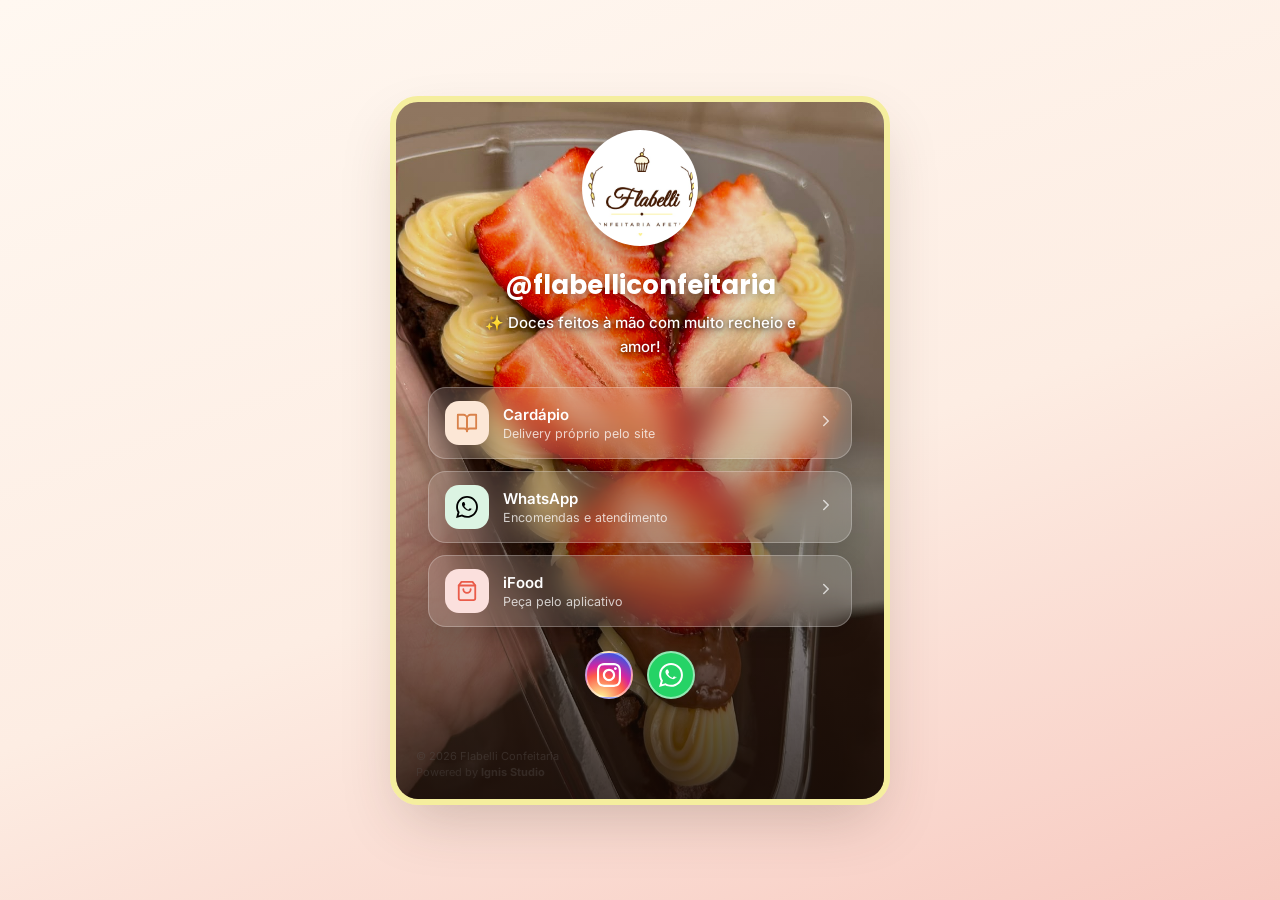
==== index.html @ a4eff845 "Add files via upload" ====
<!DOCTYPE html>
<html lang="pt-BR">
<head>
  <meta charset="UTF-8">
  <meta name="viewport" content="width=device-width, initial-scale=1.0">
  <meta name="theme-color" content="#EFA88A">
  <meta name="description" content="Cartão de visitas digital - Flabelli">
  <title>Flabelli | Cartão de Visitas Digital</title>

  <link rel="preconnect" href="https://fonts.googleapis.com">
  <link rel="preconnect" href="https://fonts.gstatic.com" crossorigin>
  <link href="https://fonts.googleapis.com/css2?family=Poppins:wght@600;700&family=Inter:wght@400;500;600&display=swap" rel="stylesheet">

  <link rel="stylesheet" href="style.css">
</head>
<body>

  <div class="cartao">

    <!-- LOGO: troque o conteúdo do <img> pela logo da marca -->
    <div class="logo">
      <img src="img/logoteste.jpeg" alt="Logo">
    </div>

    <div class="conteudo">

      <!-- NOME DA MARCA -->
      <h1 class="nome">@flabelliconfeitaria</h1>

      <!-- LEGENDA -->
      <p class="legenda">✨ Doces feitos à mão com muito recheio e amor!</p>

      <!-- LINKS -->
      <div class="links">
        <a class="link cardapio" href="cardapio.html">
          <span class="link-icone">
            <svg viewBox="0 0 24 24" fill="none" stroke="currentColor" stroke-width="2" stroke-linecap="round" stroke-linejoin="round"><path d="M2 3h6a4 4 0 0 1 4 4v14a3 3 0 0 0-3-3H2z"/><path d="M22 3h-6a4 4 0 0 0-4 4v14a3 3 0 0 1 3-3h7z"/></svg>
          </span>
          <span class="link-texto">
            <span class="link-titulo">Cardápio</span>
            <span class="link-subtitulo">Delivery próprio pelo site</span>
          </span>
          <span class="link-seta">
            <svg viewBox="0 0 24 24" fill="none" stroke="currentColor" stroke-width="2" stroke-linecap="round" stroke-linejoin="round"><path d="m9 18 6-6-6-6"/></svg>
          </span>
        </a>

        <a class="link whatsapp" href="https://wa.me/5513997550024?text=Ol%C3%A1%20Flabelliconfeitaria%2C%20gostaria%20de%20mais%20informa%C3%A7%C3%B5es." target="_blank" rel="noopener noreferrer">
          <span class="link-icone">
            <svg viewBox="0 0 24 24"><path d="M.057 24l1.687-6.163c-1.041-1.804-1.588-3.849-1.587-5.946.003-6.556 5.338-11.891 11.893-11.891 3.181.001 6.167 1.24 8.413 3.488 2.245 2.248 3.481 5.236 3.48 8.414-.003 6.557-5.338 11.892-11.893 11.892-1.99-.001-3.951-.5-5.688-1.448l-6.305 1.654zm6.597-3.807c1.676.995 3.276 1.591 5.392 1.592 5.448 0 9.886-4.434 9.889-9.885.002-5.462-4.415-9.89-9.881-9.892-5.452 0-9.887 4.434-9.889 9.884-.001 2.225.651 3.891 1.746 5.634l-.999 3.648 3.742-.981zm11.387-5.464c-.074-.124-.272-.198-.57-.347-.297-.149-1.758-.868-2.031-.967-.272-.099-.47-.149-.669.149-.198.297-.768.967-.941 1.165-.173.198-.347.223-.644.074-.297-.149-1.255-.462-2.39-1.475-.883-.788-1.48-1.761-1.653-2.059-.173-.297-.018-.458.129-.606.149-.149.297-.396.446-.595.149-.198.198-.347.297-.595.099-.249 0-.448-.05-.595-.05-.149-.594-1.43-.81-1.957-.21-.51-.43-.443-.59-.452-.149-.005-.32-.005-.49-.005-.17 0-.446.05-.683.297-.236.247-.93.91-.93 2.212 0 1.302.928 2.557 1.057 2.752.13.198 1.798 2.73 4.354 3.736 2.557 1.005 2.557.671 3.011.633.456-.04 1.532-.629 1.748-1.235.218-.609.218-1.13.151-1.254z"/></svg>
          </span>
          <span class="link-texto">
            <span class="link-titulo">WhatsApp</span>
            <span class="link-subtitulo">Encomendas e atendimento</span>
          </span>
          <span class="link-seta">
            <svg viewBox="0 0 24 24" fill="none" stroke="currentColor" stroke-width="2" stroke-linecap="round" stroke-linejoin="round"><path d="m9 18 6-6-6-6"/></svg>
          </span>
        </a>

        <a class="link ifood" href="https://www.ifood.com.br/delivery/praia-grande-sp/doces-dalulis-confeitaria-guilhermina/39d80667-8411-476c-8736-cf3fe1731bc3?utm_medium=share" target="_blank" rel="noopener noreferrer">
          <span class="link-icone">
            <svg viewBox="0 0 24 24" fill="none" stroke="currentColor" stroke-width="2" stroke-linecap="round" stroke-linejoin="round"><path d="M6 2 3 6v14a2 2 0 0 0 2 2h14a2 2 0 0 0 2-2V6l-3-4Z"/><path d="M3 6h18"/><path d="M16 10a4 4 0 0 1-8 0"/></svg>
          </span>
          <span class="link-texto">
            <span class="link-titulo">iFood</span>
            <span class="link-subtitulo">Peça pelo aplicativo</span>
          </span>
          <span class="link-seta">
            <svg viewBox="0 0 24 24" fill="none" stroke="currentColor" stroke-width="2" stroke-linecap="round" stroke-linejoin="round"><path d="m9 18 6-6-6-6"/></svg>
          </span>
        </a>
      </div>

      <!-- REDES SOCIAIS -->
      <div class="redes">
        <a class="instagram" href="https://www.instagram.com/flabelliconfeitaria/" target="_blank" rel="noopener noreferrer" aria-label="Instagram">
          <svg viewBox="0 0 24 24"><path d="M12 0C8.74 0 8.333.015 7.053.072 5.775.132 4.905.333 4.14.63c-.789.306-1.459.717-2.126 1.384S.935 3.35.63 4.14C.333 4.905.131 5.775.072 7.053.012 8.333 0 8.74 0 12s.015 3.667.072 4.947c.06 1.277.261 2.148.558 2.913.306.788.717 1.459 1.384 2.126.667.666 1.336 1.079 2.126 1.384.766.296 1.636.499 2.913.558C8.333 23.988 8.74 24 12 24s3.667-.015 4.947-.072c1.277-.06 2.148-.262 2.913-.558.788-.306 1.459-.718 2.126-1.384.666-.667 1.079-1.335 1.384-2.126.296-.765.499-1.636.558-2.913.06-1.28.072-1.687.072-4.947s-.015-3.667-.072-4.947c-.06-1.277-.262-2.149-.558-2.913-.306-.789-.718-1.459-1.384-2.126C21.319 1.347 20.651.935 19.86.63c-.765-.297-1.636-.499-2.913-.558C15.667.012 15.26 0 12 0zm0 2.16c3.203 0 3.585.016 4.85.071 1.17.055 1.805.249 2.227.415.562.217.96.477 1.382.896.419.42.679.819.896 1.381.164.422.36 1.057.413 2.227.057 1.266.07 1.646.07 4.85s-.015 3.585-.074 4.85c-.061 1.17-.256 1.805-.421 2.227-.224.562-.479.96-.899 1.382-.419.419-.824.679-1.38.896-.42.164-1.065.36-2.235.413-1.274.057-1.649.07-4.859.07-3.211 0-3.586-.015-4.859-.074-1.171-.061-1.816-.256-2.236-.421-.569-.224-.96-.479-1.379-.899-.421-.419-.69-.824-.9-1.38-.165-.42-.359-1.065-.42-2.235-.045-1.26-.061-1.649-.061-4.844 0-3.196.016-3.586.061-4.861.061-1.17.255-1.814.42-2.234.21-.57.479-.96.9-1.381.418-.419.81-.689 1.379-.898.42-.166 1.051-.361 2.221-.421 1.275-.045 1.65-.06 4.859-.06l.045.03zm0 3.678c-3.405 0-6.162 2.76-6.162 6.162 0 3.405 2.76 6.162 6.162 6.162 3.405 0 6.162-2.76 6.162-6.162 0-3.405-2.76-6.162-6.162-6.162zM12 16c-2.21 0-4-1.79-4-4s1.79-4 4-4 4 1.79 4 4-1.79 4-4 4zm7.846-10.405c0 .795-.646 1.44-1.44 1.44-.795 0-1.44-.646-1.44-1.44 0-.794.646-1.439 1.44-1.439.793-.001 1.44.645 1.44 1.439z"/></svg>
        </a>
        <a class="whatsapp" href="https://wa.me/5513997550024?text=Ol%C3%A1%20Flabelliconfeitaria%2C%20gostaria%20de%20mais%20informa%C3%A7%C3%B5es." target="_blank" rel="noopener noreferrer" aria-label="WhatsApp">
          <svg viewBox="0 0 24 24"><path d="M.057 24l1.687-6.163c-1.041-1.804-1.588-3.849-1.587-5.946.003-6.556 5.338-11.891 11.893-11.891 3.181.001 6.167 1.24 8.413 3.488 2.245 2.248 3.481 5.236 3.48 8.414-.003 6.557-5.338 11.892-11.893 11.892-1.99-.001-3.951-.5-5.688-1.448l-6.305 1.654zm6.597-3.807c1.676.995 3.276 1.591 5.392 1.592 5.448 0 9.886-4.434 9.889-9.885.002-5.462-4.415-9.89-9.881-9.892-5.452 0-9.887 4.434-9.889 9.884-.001 2.225.651 3.891 1.746 5.634l-.999 3.648 3.742-.981zm11.387-5.464c-.074-.124-.272-.198-.57-.347-.297-.149-1.758-.868-2.031-.967-.272-.099-.47-.149-.669.149-.198.297-.768.967-.941 1.165-.173.198-.347.223-.644.074-.297-.149-1.255-.462-2.39-1.475-.883-.788-1.48-1.761-1.653-2.059-.173-.297-.018-.458.129-.606.149-.149.297-.396.446-.595.149-.198.198-.347.297-.595.099-.249 0-.448-.05-.595-.05-.149-.594-1.43-.81-1.957-.21-.51-.43-.443-.59-.452-.149-.005-.32-.005-.49-.005-.17 0-.446.05-.683.297-.236.247-.93.91-.93 2.212 0 1.302.928 2.557 1.057 2.752.13.198 1.798 2.73 4.354 3.736 2.557 1.005 2.557.671 3.011.633.456-.04 1.532-.629 1.748-1.235.218-.609.218-1.13.151-1.254z"/></svg>
        </a>
      </div>

    </div>

    <!-- DIREITOS AUTORAIS -->
    <div class="direitos">
      <p>© 2026 Flabelli Confeitaria</p>
      <p>Powered by <span class="direitos-studio">Ignis Studio</span></p>
    </div>

  </div>

  <script src="script.js"></script>
</body>
</html>
---- style.css ----
:root {
  --creme: #FFF8F1;
  --creme-2: #FDEDE3;
  --rosa: #F7C9C0;
  --terracota: #EFA88A;
  --terracota-forte: #E08A63;
  --dourado: #F4D58D;
  --texto: #4A3428;
  --texto-suave: #9C8576;
  --branco: #FFFFFF;
}

* {
  margin: 0;
  padding: 0;
  box-sizing: border-box;
  -webkit-tap-highlight-color: transparent;
}

html {
  scroll-behavior: smooth;
}

body {
  font-family: 'Inter', sans-serif;
  min-height: 100vh;
  display: flex;
  justify-content: center;
  align-items: center;
  background: linear-gradient(160deg, var(--creme) 0%, var(--creme-2) 55%, var(--rosa) 100%);
  padding: 24px;
  color: var(--texto);
  -webkit-font-smoothing: antialiased;
  -moz-osx-font-smoothing: grayscale;
  text-rendering: optimizeLegibility;
}

/* CARTÃO: a foto cobre o cartão inteiro */
.cartao {
  position: relative;
  width: 100%;
  max-width: 500px;
  min-height: 700px;
  border-radius: 28px;
  overflow: hidden;
  border: 6px solid #f5ee9e;
  box-shadow: 0 25px 60px -15px rgba(74, 52, 40, 0.25);
  display: flex;
  flex-direction: column;
  background: url('img/imgbololu.jpeg') center / cover no-repeat;
}

/* CAMADA ESCURA: garante legibilidade do texto sobre a foto */
.cartao::before {
  content: '';
  position: absolute;
  inset: 0;
  z-index: 0;
  background: linear-gradient(180deg, rgba(20, 10, 5, 0.05) 0%, rgba(20, 10, 5, 0.15) 40%, rgba(20, 10, 5, 0.8) 100%);
}

/* LOGO / AVATAR */
.logo {
  width: 116px;
  height: 116px;
  border-radius: 50%;
  background: var(--branco);
  border: 4px solid rgba(255, 255, 255, 0.9);
  display: flex;
  align-items: center;
  justify-content: center;
  overflow: hidden;
  box-shadow: 0 8px 24px rgba(0, 0, 0, 0.25);
  position: relative;
  z-index: 1;
  margin: 28px auto 0;
}

.logo img {
  width: 100%;
  height: 100%;
  object-fit: cover;
  object-position: center;
  transform: scale(1.3);
  transform-origin: center;
}

.logo span {
  font-size: 12px;
  font-weight: 600;
  letter-spacing: 0.04em;
  color: var(--texto-suave);
  text-align: center;
  padding: 0 8px;
  text-transform: uppercase;
}

/* CONTEÚDO */
.conteudo {
  position: relative;
  z-index: 1;
  flex: 1;
  padding: 20px 32px 36px;
  display: flex;
  flex-direction: column;
  align-items: center;
  justify-content: flex-end;
}

/* NOME / TÍTULO */
.nome {
  font-family: 'Poppins', sans-serif;
  font-size: 26px;
  font-weight: 700;
  color: var(--branco);
  text-align: center;
  margin-bottom: 6px;
  text-shadow: 0 2px 10px rgba(0, 0, 0, 0.35);
}

/* LEGENDA */
.legenda {
  font-size: 15px;
  font-weight: 500;
  line-height: 1.6;
  color: var(--branco);
  text-align: center;
  max-width: 340px;
  margin-bottom: 28px;
  text-shadow: 0 1px 4px rgba(0, 0, 0, 0.65), 0 2px 14px rgba(0, 0, 0, 0.55);
}

/* LINKS */
.links {
  width: 100%;
  display: flex;
  flex-direction: column;
  gap: 12px;
  margin-bottom: 24px;
}

.link {
  position: relative;
  overflow: hidden;
  display: flex;
  align-items: center;
  gap: 14px;
  width: 100%;
  padding: 13px 16px;
  border-radius: 18px;
  text-decoration: none;
  background: rgba(255, 255, 255, 0.14);
  backdrop-filter: blur(14px);
  -webkit-backdrop-filter: blur(14px);
  border: 1px solid rgba(255, 255, 255, 0.25);
  box-shadow: 0 8px 24px rgba(0, 0, 0, 0.15);
  transition: transform 0.2s ease, box-shadow 0.2s ease, background 0.2s ease;
}

.link:hover {
  transform: translateY(-3px);
  background: rgba(255, 255, 255, 0.26);
  box-shadow: 0 12px 28px rgba(0, 0, 0, 0.2);
}

.link-icone {
  flex-shrink: 0;
  width: 44px;
  height: 44px;
  border-radius: 14px;
  display: flex;
  align-items: center;
  justify-content: center;
}

.link-icone svg {
  width: 22px;
  height: 22px;
}

.link.cardapio .link-icone { background: #FCE7D6; color: #D9824B; }
.link.whatsapp .link-icone { background: #DCF4E3; color: #25A95B; }
.link.ifood    .link-icone { background: #FBE0DD; color: #EA5C4A; }

.link-texto {
  flex: 1;
  display: flex;
  flex-direction: column;
  gap: 2px;
  min-width: 0;
}

.link-titulo {
  font-size: 15px;
  font-weight: 600;
  color: var(--branco);
}

.link-subtitulo {
  font-size: 12.5px;
  color: rgba(255, 255, 255, 0.75);
  white-space: nowrap;
  overflow: hidden;
  text-overflow: ellipsis;
}

.link-seta {
  flex-shrink: 0;
  color: var(--branco);
  opacity: 0.7;
}

.link-seta svg {
  width: 18px;
  height: 18px;
}

/* REDES SOCIAIS */
.redes {
  display: flex;
  gap: 14px;
}

.redes a {
  position: relative;
  overflow: hidden;
  width: 48px;
  height: 48px;
  border-radius: 50%;
  display: flex;
  align-items: center;
  justify-content: center;
  color: var(--branco);
  border: 2px solid rgba(255, 255, 255, 0.5);
  box-shadow: 0 4px 14px rgba(0, 0, 0, 0.2);
  transition: transform 0.2s ease, box-shadow 0.2s ease, filter 0.2s ease;
}

.redes a:hover {
  transform: translateY(-3px) scale(1.05);
  box-shadow: 0 8px 22px rgba(74, 52, 40, 0.2);
  filter: brightness(1.06);
}

.redes a.instagram {
  background: radial-gradient(circle at 30% 107%, #fdf497 0%, #fdf497 5%, #fd5949 45%, #d6249f 60%, #285AEB 90%);
}

.redes a.whatsapp { background: #25D366; }

.redes svg {
  width: 24px;
  height: 24px;
  fill: currentColor;
}

/* EFEITO RIPPLE (clique) */
.ripple {
  position: absolute;
  border-radius: 50%;
  background: rgba(255, 255, 255, 0.55);
  transform: scale(0);
  animation: ondear 0.6s ease-out;
  pointer-events: none;
}

@keyframes ondear {
  to {
    transform: scale(2.5);
    opacity: 0;
  }
}

/* ANIMAÇÃO DE ENTRADA */
.cartao {
  animation: surgir 0.6s ease both;
}

.conteudo > * {
  opacity: 0;
  animation: surgir 0.6s ease forwards;
}

.conteudo > *:nth-child(1) { animation-delay: 0.05s; }
.conteudo > *:nth-child(2) { animation-delay: 0.1s; }
.conteudo > *:nth-child(3) { animation-delay: 0.15s; }
.conteudo > *:nth-child(4) { animation-delay: 0.2s; }

@keyframes surgir {
  from { opacity: 0; transform: translateY(14px); }
  to   { opacity: 1; transform: translateY(0); }
}

/* DIREITOS AUTORAIS */
.direitos {
  padding: 14px 20px 20px;
  display: flex;
  flex-direction: column;
  gap: 2px;
}

.direitos p {
  font-size: 11px;
  color: rgba(255, 255, 255, 0.45);
}

.direitos-studio {
  font-weight: 700;
  color: rgba(255, 255, 255, 0.45);
}

/* TELAS PEQUENAS (celulares) */
@media (max-width: 380px) {
  body {
    padding: 12px;
  }

  .cartao {
    min-height: 560px;
  }

  .logo {
    width: 92px;
    height: 92px;
    margin-top: 20px;
  }

  .conteudo {
    padding: 16px 20px 24px;
  }

  .nome {
    font-size: 21px;
  }

  .legenda {
    font-size: 14px;
    margin-bottom: 22px;
  }

  .link {
    padding: 12px 14px;
    gap: 12px;
  }

  .link-icone {
    width: 40px;
    height: 40px;
  }

  .link-icone svg {
    width: 20px;
    height: 20px;
  }

  .link-titulo {
    font-size: 14.5px;
  }

  .link-subtitulo {
    font-size: 12px;
  }
}
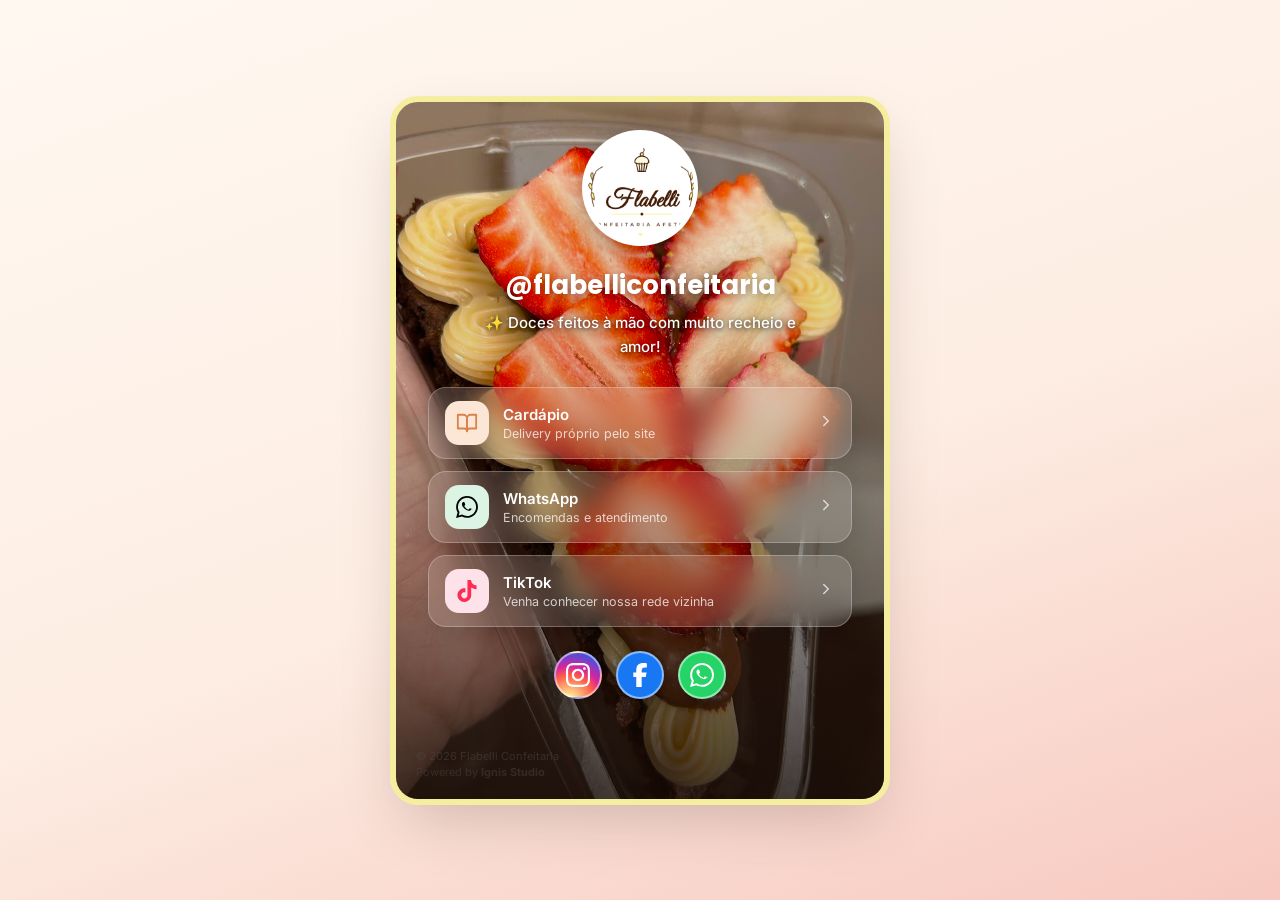
==== commit 00dc886c: "Add files via upload" ====
--- a/index.html
+++ b/index.html
@@ -45,7 +45,7 @@
           </span>
         </a>
 
-        <a class="link whatsapp" href="https://wa.me/5513997550024?text=Ol%C3%A1%20Flabelliconfeitaria%2C%20gostaria%20de%20mais%20informa%C3%A7%C3%B5es." target="_blank" rel="noopener noreferrer">
+        <a class="link whatsapp" href="https://wa.me/5513997550024?text=Ol%C3%A1!%20Gostaria%20de%20receber%20mais%20informa%C3%A7%C3%B5es%20sobre%20encomendas" target="_blank" rel="noopener noreferrer">
           <span class="link-icone">
             <svg viewBox="0 0 24 24"><path d="M.057 24l1.687-6.163c-1.041-1.804-1.588-3.849-1.587-5.946.003-6.556 5.338-11.891 11.893-11.891 3.181.001 6.167 1.24 8.413 3.488 2.245 2.248 3.481 5.236 3.48 8.414-.003 6.557-5.338 11.892-11.893 11.892-1.99-.001-3.951-.5-5.688-1.448l-6.305 1.654zm6.597-3.807c1.676.995 3.276 1.591 5.392 1.592 5.448 0 9.886-4.434 9.889-9.885.002-5.462-4.415-9.89-9.881-9.892-5.452 0-9.887 4.434-9.889 9.884-.001 2.225.651 3.891 1.746 5.634l-.999 3.648 3.742-.981zm11.387-5.464c-.074-.124-.272-.198-.57-.347-.297-.149-1.758-.868-2.031-.967-.272-.099-.47-.149-.669.149-.198.297-.768.967-.941 1.165-.173.198-.347.223-.644.074-.297-.149-1.255-.462-2.39-1.475-.883-.788-1.48-1.761-1.653-2.059-.173-.297-.018-.458.129-.606.149-.149.297-.396.446-.595.149-.198.198-.347.297-.595.099-.249 0-.448-.05-.595-.05-.149-.594-1.43-.81-1.957-.21-.51-.43-.443-.59-.452-.149-.005-.32-.005-.49-.005-.17 0-.446.05-.683.297-.236.247-.93.91-.93 2.212 0 1.302.928 2.557 1.057 2.752.13.198 1.798 2.73 4.354 3.736 2.557 1.005 2.557.671 3.011.633.456-.04 1.532-.629 1.748-1.235.218-.609.218-1.13.151-1.254z"/></svg>
           </span>
@@ -58,13 +58,13 @@
           </span>
         </a>
 
-        <a class="link ifood" href="https://www.ifood.com.br/delivery/praia-grande-sp/doces-dalulis-confeitaria-guilhermina/39d80667-8411-476c-8736-cf3fe1731bc3?utm_medium=share" target="_blank" rel="noopener noreferrer">
+        <a class="link tiktok" href="https://www.tiktok.com/@flabelli.confeita" target="_blank" rel="noopener noreferrer">
           <span class="link-icone">
-            <svg viewBox="0 0 24 24" fill="none" stroke="currentColor" stroke-width="2" stroke-linecap="round" stroke-linejoin="round"><path d="M6 2 3 6v14a2 2 0 0 0 2 2h14a2 2 0 0 0 2-2V6l-3-4Z"/><path d="M3 6h18"/><path d="M16 10a4 4 0 0 1-8 0"/></svg>
+            <svg viewBox="0 0 24 24" fill="currentColor"><path d="M12.525.02c1.31-.02 2.61-.01 3.91-.02.08 1.53.63 3.09 1.75 4.17 1.12 1.11 2.7 1.62 4.24 1.79v4.03c-1.44-.05-2.89-.35-4.2-.97-.57-.26-1.1-.59-1.62-.93-.01 2.92.01 5.84-.02 8.75-.08 1.4-.54 2.79-1.35 3.94-1.31 1.92-3.58 3.17-5.91 3.21-1.43.08-2.86-.31-4.08-1.03-2.02-1.19-3.44-3.37-3.65-5.71-.02-.5-.03-1-.01-1.49.18-1.9 1.12-3.72 2.58-4.96 1.66-1.44 3.98-2.13 6.15-1.72.02 1.48-.04 2.96-.04 4.44-.99-.32-2.15-.23-3.02.37-.63.41-1.11 1.04-1.36 1.75-.21.51-.15 1.07-.14 1.61.24 1.64 1.82 3.02 3.5 2.87 1.12-.01 2.19-.66 2.77-1.61.19-.33.4-.67.41-1.06.1-1.79.06-3.57.07-5.36.01-4.03-.01-8.05.02-12.07z"/></svg>
           </span>
           <span class="link-texto">
-            <span class="link-titulo">iFood</span>
-            <span class="link-subtitulo">Peça pelo aplicativo</span>
+            <span class="link-titulo">TikTok</span>
+            <span class="link-subtitulo">Venha conhecer nossa rede vizinha</span>
           </span>
           <span class="link-seta">
             <svg viewBox="0 0 24 24" fill="none" stroke="currentColor" stroke-width="2" stroke-linecap="round" stroke-linejoin="round"><path d="m9 18 6-6-6-6"/></svg>
@@ -77,7 +77,10 @@
         <a class="instagram" href="https://www.instagram.com/flabelliconfeitaria/" target="_blank" rel="noopener noreferrer" aria-label="Instagram">
           <svg viewBox="0 0 24 24"><path d="M12 0C8.74 0 8.333.015 7.053.072 5.775.132 4.905.333 4.14.63c-.789.306-1.459.717-2.126 1.384S.935 3.35.63 4.14C.333 4.905.131 5.775.072 7.053.012 8.333 0 8.74 0 12s.015 3.667.072 4.947c.06 1.277.261 2.148.558 2.913.306.788.717 1.459 1.384 2.126.667.666 1.336 1.079 2.126 1.384.766.296 1.636.499 2.913.558C8.333 23.988 8.74 24 12 24s3.667-.015 4.947-.072c1.277-.06 2.148-.262 2.913-.558.788-.306 1.459-.718 2.126-1.384.666-.667 1.079-1.335 1.384-2.126.296-.765.499-1.636.558-2.913.06-1.28.072-1.687.072-4.947s-.015-3.667-.072-4.947c-.06-1.277-.262-2.149-.558-2.913-.306-.789-.718-1.459-1.384-2.126C21.319 1.347 20.651.935 19.86.63c-.765-.297-1.636-.499-2.913-.558C15.667.012 15.26 0 12 0zm0 2.16c3.203 0 3.585.016 4.85.071 1.17.055 1.805.249 2.227.415.562.217.96.477 1.382.896.419.42.679.819.896 1.381.164.422.36 1.057.413 2.227.057 1.266.07 1.646.07 4.85s-.015 3.585-.074 4.85c-.061 1.17-.256 1.805-.421 2.227-.224.562-.479.96-.899 1.382-.419.419-.824.679-1.38.896-.42.164-1.065.36-2.235.413-1.274.057-1.649.07-4.859.07-3.211 0-3.586-.015-4.859-.074-1.171-.061-1.816-.256-2.236-.421-.569-.224-.96-.479-1.379-.899-.421-.419-.69-.824-.9-1.38-.165-.42-.359-1.065-.42-2.235-.045-1.26-.061-1.649-.061-4.844 0-3.196.016-3.586.061-4.861.061-1.17.255-1.814.42-2.234.21-.57.479-.96.9-1.381.418-.419.81-.689 1.379-.898.42-.166 1.051-.361 2.221-.421 1.275-.045 1.65-.06 4.859-.06l.045.03zm0 3.678c-3.405 0-6.162 2.76-6.162 6.162 0 3.405 2.76 6.162 6.162 6.162 3.405 0 6.162-2.76 6.162-6.162 0-3.405-2.76-6.162-6.162-6.162zM12 16c-2.21 0-4-1.79-4-4s1.79-4 4-4 4 1.79 4 4-1.79 4-4 4zm7.846-10.405c0 .795-.646 1.44-1.44 1.44-.795 0-1.44-.646-1.44-1.44 0-.794.646-1.439 1.44-1.439.793-.001 1.44.645 1.44 1.439z"/></svg>
         </a>
-        <a class="whatsapp" href="https://wa.me/5513997550024?text=Ol%C3%A1%20Flabelliconfeitaria%2C%20gostaria%20de%20mais%20informa%C3%A7%C3%B5es." target="_blank" rel="noopener noreferrer" aria-label="WhatsApp">
+        <a class="facebook" href="https://www.facebook.com/people/Flabelli-Confeitaria/61591536864643/" target="_blank" rel="noopener noreferrer" aria-label="Facebook">
+          <svg viewBox="0 0 320 512" fill="currentColor"><path d="M80 299.3V512H196V299.3h86.5l18-97.8H196V166.9c0-51.7 20.3-71.5 72.7-71.5c16.3 0 29.4 .4 37 1.2V7.9C291.4 4 256.4 0 236.2 0C129.3 0 80 50.5 80 159.4v42.1H17v97.8H80z"/></svg>
+        </a>
+        <a class="whatsapp" href="https://wa.me/5513997550024?text=Ol%C3%A1!%20Gostaria%20de%20receber%20mais%20informa%C3%A7%C3%B5es%20sobre%20encomendas" target="_blank" rel="noopener noreferrer" aria-label="WhatsApp">
           <svg viewBox="0 0 24 24"><path d="M.057 24l1.687-6.163c-1.041-1.804-1.588-3.849-1.587-5.946.003-6.556 5.338-11.891 11.893-11.891 3.181.001 6.167 1.24 8.413 3.488 2.245 2.248 3.481 5.236 3.48 8.414-.003 6.557-5.338 11.892-11.893 11.892-1.99-.001-3.951-.5-5.688-1.448l-6.305 1.654zm6.597-3.807c1.676.995 3.276 1.591 5.392 1.592 5.448 0 9.886-4.434 9.889-9.885.002-5.462-4.415-9.89-9.881-9.892-5.452 0-9.887 4.434-9.889 9.884-.001 2.225.651 3.891 1.746 5.634l-.999 3.648 3.742-.981zm11.387-5.464c-.074-.124-.272-.198-.57-.347-.297-.149-1.758-.868-2.031-.967-.272-.099-.47-.149-.669.149-.198.297-.768.967-.941 1.165-.173.198-.347.223-.644.074-.297-.149-1.255-.462-2.39-1.475-.883-.788-1.48-1.761-1.653-2.059-.173-.297-.018-.458.129-.606.149-.149.297-.396.446-.595.149-.198.198-.347.297-.595.099-.249 0-.448-.05-.595-.05-.149-.594-1.43-.81-1.957-.21-.51-.43-.443-.59-.452-.149-.005-.32-.005-.49-.005-.17 0-.446.05-.683.297-.236.247-.93.91-.93 2.212 0 1.302.928 2.557 1.057 2.752.13.198 1.798 2.73 4.354 3.736 2.557 1.005 2.557.671 3.011.633.456-.04 1.532-.629 1.748-1.235.218-.609.218-1.13.151-1.254z"/></svg>
         </a>
       </div>
--- a/style.css
+++ b/style.css
@@ -180,7 +180,7 @@
 
 .link.cardapio .link-icone { background: #FCE7D6; color: #D9824B; }
 .link.whatsapp .link-icone { background: #DCF4E3; color: #25A95B; }
-.link.ifood    .link-icone { background: #FBE0DD; color: #EA5C4A; }
+.link.tiktok   .link-icone { background: #FDE2EA; color: #FE2C55; }
 
 .link-texto {
   flex: 1;
@@ -247,6 +247,7 @@
 }
 
 .redes a.whatsapp { background: #25D366; }
+.redes a.facebook { background: #1877F2; }
 
 .redes svg {
   width: 24px;
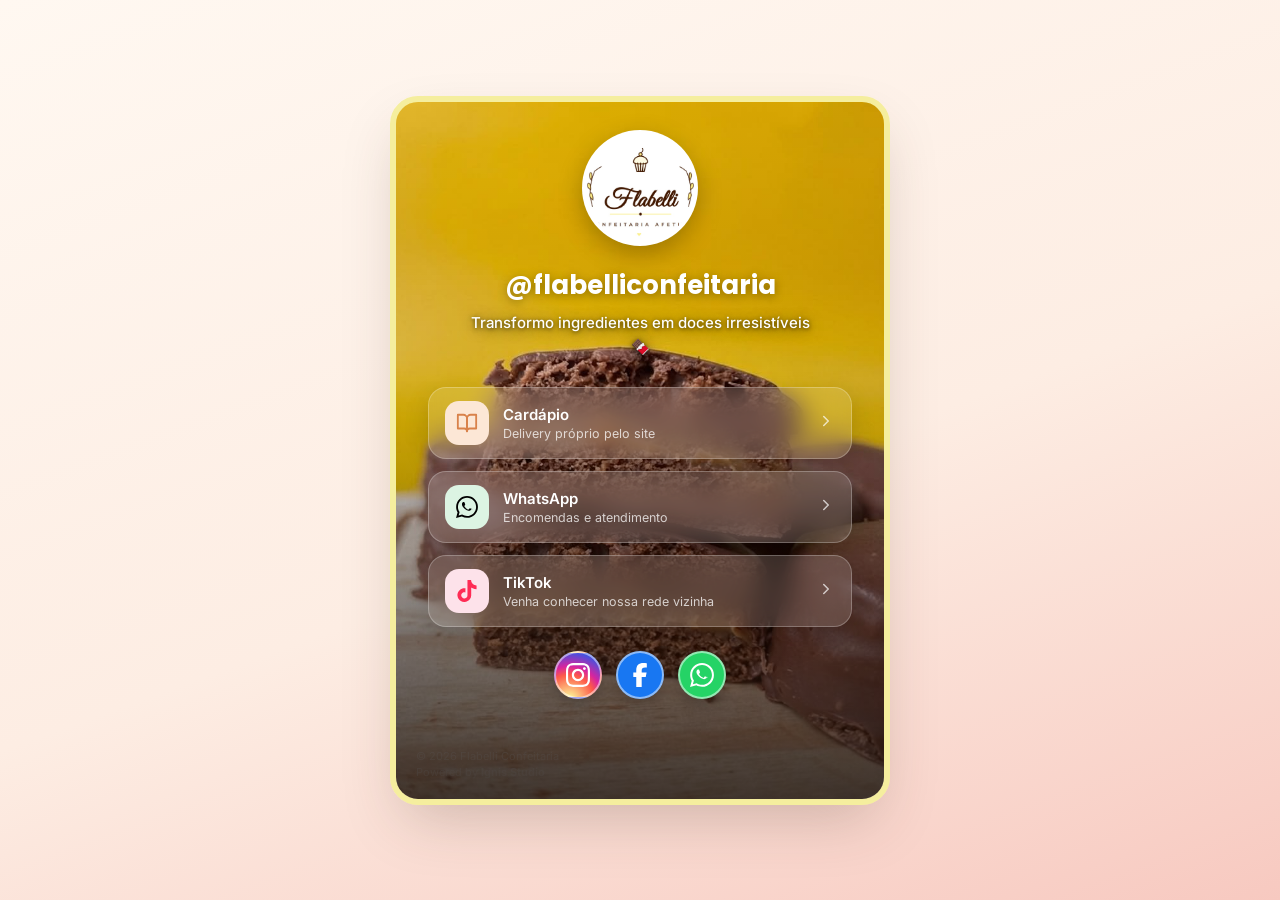
==== commit d2a79bb7: "Add files via upload" ====
--- a/index.html
+++ b/index.html
@@ -28,7 +28,7 @@
       <h1 class="nome">@flabelliconfeitaria</h1>
 
       <!-- LEGENDA -->
-      <p class="legenda">✨ Doces feitos à mão com muito recheio e amor!</p>
+      <p class="legenda">Transformo ingredientes em doces irresistíveis 🍫</p>
 
       <!-- LINKS -->
       <div class="links">
--- a/style.css
+++ b/style.css
@@ -47,7 +47,7 @@
   box-shadow: 0 25px 60px -15px rgba(74, 52, 40, 0.25);
   display: flex;
   flex-direction: column;
-  background: url('img/imgbololu.jpeg') center / cover no-repeat;
+  background: url('img/paodmel1.jpg') 25% center / cover no-repeat;
 }
 
 /* CAMADA ESCURA: garante legibilidade do texto sobre a foto */
@@ -80,7 +80,7 @@
   width: 100%;
   height: 100%;
   object-fit: cover;
-  object-position: center;
+  object-position: 54% center;
   transform: scale(1.3);
   transform-origin: center;
 }
